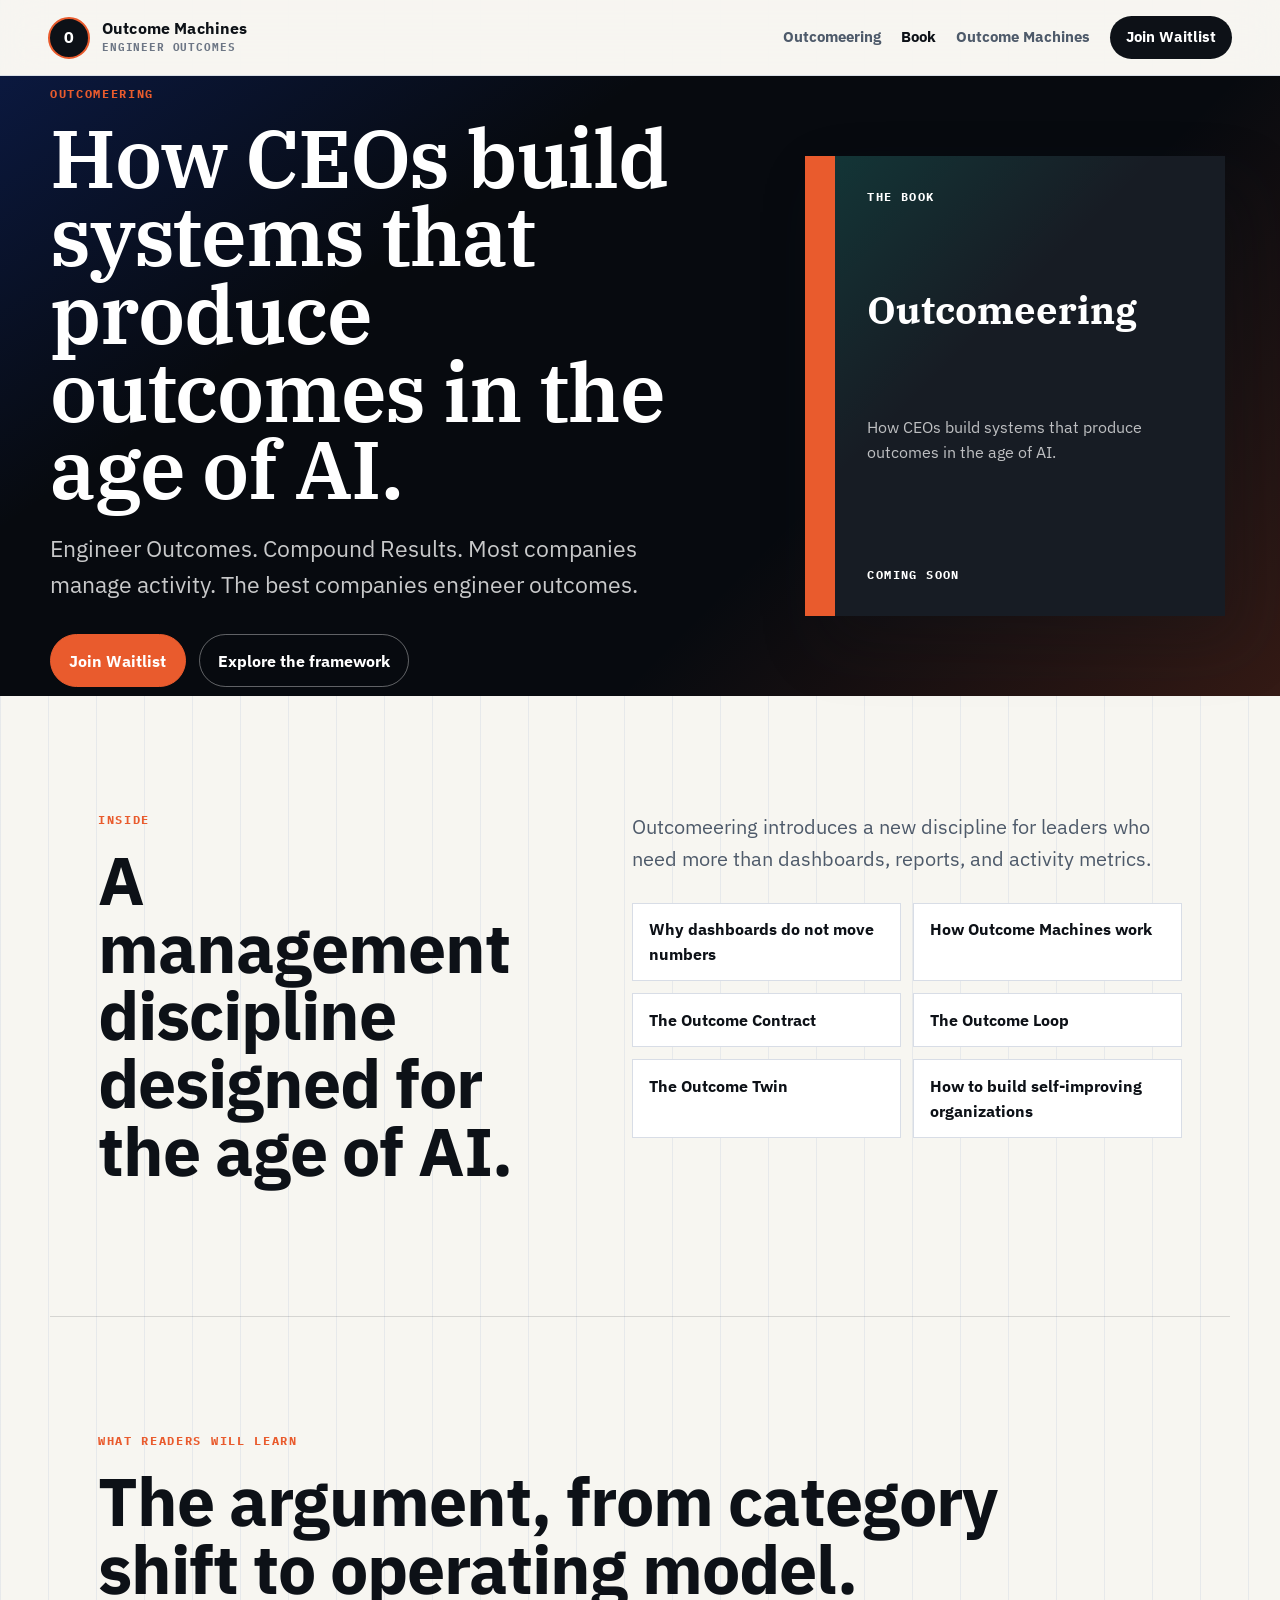
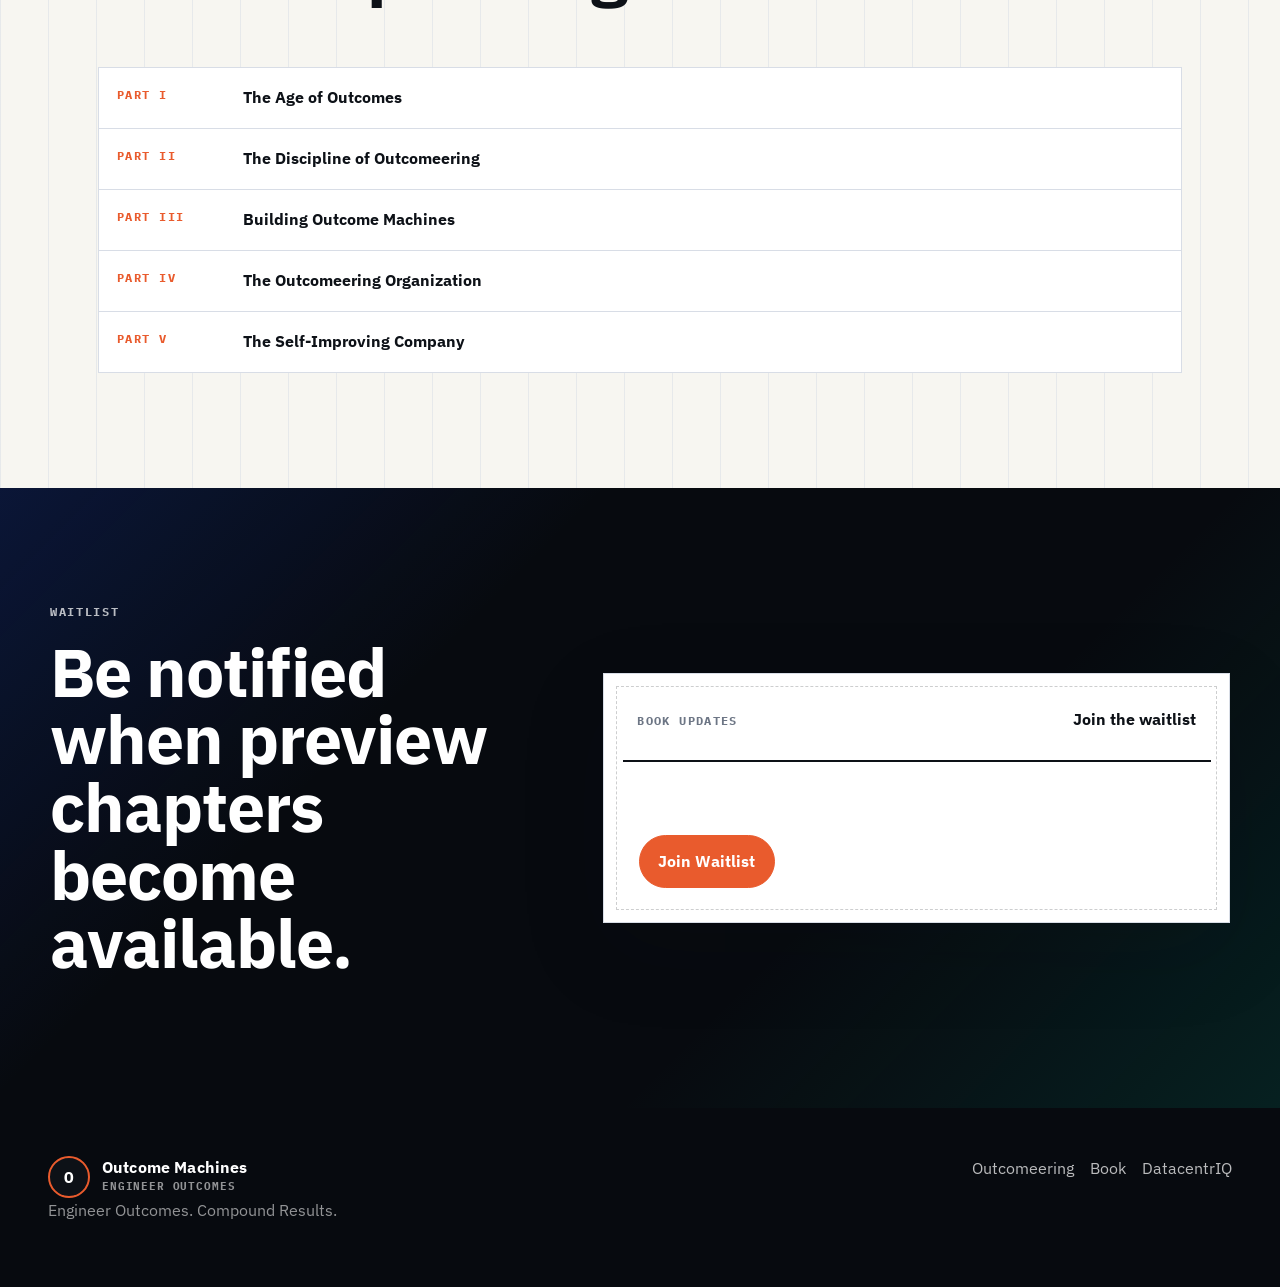
==== book/index.html @ 0c1c047b "Rebuild site around four-page architecture" ====
<!DOCTYPE html>
<html lang="en">
<head>
  <meta charset="UTF-8">
  <meta name="viewport" content="width=device-width, initial-scale=1.0">
  <meta name="description" content="Outcomeering: How CEOs Build Systems That Produce Outcomes in the Age of AI. Join the waitlist for preview chapters.">
  <meta name="author" content="Outcome Machines">
  <meta property="og:title" content="Outcomeering - The Book">
  <meta property="og:description" content="How CEOs build systems that produce outcomes in the age of AI.">
  <meta property="og:type" content="website">
  <meta property="og:url" content="https://outcomeering.com/book/">
  <title>Outcomeering - The Book</title>
  <link rel="preconnect" href="https://fonts.googleapis.com">
  <link rel="preconnect" href="https://fonts.gstatic.com" crossorigin>
  <link href="https://fonts.googleapis.com/css2?family=IBM+Plex+Mono:wght@500;600;700&family=IBM+Plex+Sans:wght@400;500;600;700;800&family=IBM+Plex+Serif:wght@500;600;700&display=swap" rel="stylesheet">
  <link rel="stylesheet" href="../css/styles.css">
</head>
<body>
  <nav class="site-nav" id="siteNav">
    <a class="brand" href="../"><span class="brand-mark">O</span><span><strong>Outcome Machines</strong><small>Engineer outcomes</small></span></a>
    <button class="nav-toggle" id="navToggle" aria-label="Toggle navigation" aria-expanded="false"><span></span><span></span></button>
    <div class="nav-links" id="navLinks"><a href="../outcomeering/">Outcomeering</a><a href="../book/" aria-current="page">Book</a><a href="../#machines">Outcome Machines</a><a class="nav-action" href="#" data-modal-trigger>Join Waitlist</a></div>
  </nav>

  <main class="page">
    <section class="hero page-hero">
      <div class="hero-inner">
        <div class="reveal">
          <p class="kicker">Outcomeering</p>
          <h1>How CEOs build systems that produce outcomes in the age of AI.</h1>
          <p class="lede">Engineer Outcomes. Compound Results. Most companies manage activity. The best companies engineer outcomes.</p>
          <div class="actions"><a class="button button-primary" href="#" data-modal-trigger>Join Waitlist</a><a class="button button-secondary" href="../outcomeering/">Explore the framework</a></div>
        </div>
        <div class="book-cover reveal delay-1" aria-label="Outcomeering book cover">
          <div class="book-spine"></div>
          <div class="book-face"><span>The book</span><strong>Outcomeering</strong><p>How CEOs build systems that produce outcomes in the age of AI.</p><small>Coming soon</small></div>
        </div>
      </div>
    </section>

    <section class="section">
      <div class="split">
        <div class="intro-lock reveal">
          <p class="kicker">Inside</p>
          <h2>A management discipline designed for the age of AI.</h2>
        </div>
        <div class="prose reveal delay-1">
          <p>Outcomeering introduces a new discipline for leaders who need more than dashboards, reports, and activity metrics.</p>
          <ul class="fact-list">
            <li>Why dashboards do not move numbers</li>
            <li>How Outcome Machines work</li>
            <li>The Outcome Contract</li>
            <li>The Outcome Loop</li>
            <li>The Outcome Twin</li>
            <li>How to build self-improving organizations</li>
          </ul>
        </div>
      </div>
    </section>

    <section class="section">
      <div class="section-heading reveal">
        <p class="kicker">What readers will learn</p>
        <h2>The argument, from category shift to operating model.</h2>
      </div>
      <div class="part-list reveal delay-1">
        <article class="part"><span>Part I</span><strong>The Age of Outcomes</strong></article>
        <article class="part"><span>Part II</span><strong>The Discipline of Outcomeering</strong></article>
        <article class="part"><span>Part III</span><strong>Building Outcome Machines</strong></article>
        <article class="part"><span>Part IV</span><strong>The Outcomeering Organization</strong></article>
        <article class="part"><span>Part V</span><strong>The Self-Improving Company</strong></article>
      </div>
    </section>

    <section class="dark-band">
      <div class="dark-inner waitlist-panel">
        <div class="reveal">
          <p class="kicker">Waitlist</p>
          <h2>Be notified when preview chapters become available.</h2>
        </div>
        <div class="book-board reveal delay-1">
          <div class="board-header"><span class="label">Book updates</span><strong>Join the waitlist</strong></div>
          <div style="position:relative;z-index:1;padding:1rem;">
            <p>Get preview chapters, essays, and release updates as the book develops.</p>
            <div class="actions"><a class="button button-primary" href="#" data-modal-trigger>Join Waitlist</a></div>
          </div>
        </div>
      </div>
    </section>
  </main>

  <footer class="site-footer">
    <div><a class="brand footer-brand" href="../"><span class="brand-mark">O</span><span><strong>Outcome Machines</strong><small>Engineer outcomes</small></span></a><p>Engineer Outcomes. Compound Results.</p></div>
    <nav><a href="../outcomeering/">Outcomeering</a><a href="../book/">Book</a><a href="../datacentriq/">DatacentrIQ</a></nav>
  </footer>

  <div class="modal-overlay" id="interestModal" aria-hidden="true">
    <div class="modal" role="dialog" aria-modal="true" aria-labelledby="modalTitle">
      <div class="modal-header"><h2 id="modalTitle">Join the Waitlist</h2><button class="modal-close" id="modalClose" aria-label="Close">x</button></div>
      <form id="interestForm"><label>Name<input type="text" name="name" required></label><label>Work email<input type="email" name="email" required></label><label>I am interested in<select name="interest" required><option value="book">Book updates</option><option value="outcomeering">Outcomeering essays</option><option value="company">Building an Outcome Machine</option></select></label><label>What outcome matters most to you?<textarea name="outcome"></textarea></label><button class="button button-primary" type="submit">Join Waitlist</button></form>
      <div class="form-success" id="formSuccess"><strong>You are on the list.</strong><p>We will send updates when preview chapters are available.</p></div>
    </div>
  </div>
  <script src="../js/main.js"></script>
</body>
</html>
---- css/styles.css ----
:root {
  --ink: #0d1117;
  --graphite: #171c24;
  --steel: #4e5a6a;
  --muted: #6d7685;
  --rule: #d8dde6;
  --paper: #f7f6f1;
  --white: #ffffff;
  --blue: #1746d7;
  --signal: #e95b2d;
  --aqua: #00a68a;
  --dark: #070a0f;
  --shadow: 0 28px 80px rgba(13, 17, 23, 0.14);
  --max: 1180px;
  --display: "IBM Plex Serif", Georgia, serif;
  --sans: "IBM Plex Sans", Arial, sans-serif;
  --mono: "IBM Plex Mono", ui-monospace, SFMono-Regular, Menlo, monospace;
}

*,
*::before,
*::after {
  box-sizing: border-box;
}

html {
  scroll-behavior: smooth;
}

body {
  margin: 0;
  color: var(--ink);
  background:
    linear-gradient(90deg, rgba(216, 221, 230, 0.52) 1px, transparent 1px),
    var(--paper);
  background-size: 48px 48px;
  font-family: var(--sans);
  line-height: 1.55;
  overflow-x: hidden;
}

body.modal-open {
  overflow: hidden;
}

a {
  color: inherit;
}

button,
input,
select,
textarea {
  font: inherit;
}

.site-nav {
  position: fixed;
  inset: 0 0 auto;
  z-index: 50;
  display: flex;
  align-items: center;
  justify-content: space-between;
  gap: 1.5rem;
  min-height: 76px;
  padding: 0.85rem clamp(1rem, 4vw, 3rem);
  background: rgba(247, 246, 241, 0.9);
  border-bottom: 1px solid rgba(216, 221, 230, 0.88);
  backdrop-filter: blur(18px);
}

.brand {
  display: inline-flex;
  align-items: center;
  gap: 0.75rem;
  text-decoration: none;
}

.brand-mark {
  display: grid;
  width: 42px;
  height: 42px;
  place-items: center;
  color: var(--white);
  background: var(--ink);
  border: 2px solid var(--signal);
  border-radius: 50%;
  font-family: var(--mono);
  font-weight: 700;
}

.brand strong,
.brand small {
  display: block;
}

.brand strong {
  font-size: 1rem;
  line-height: 1;
  letter-spacing: 0.01em;
}

.brand small {
  margin-top: 0.2rem;
  color: var(--muted);
  font-family: var(--mono);
  font-size: 0.66rem;
  font-weight: 700;
  letter-spacing: 0.08em;
  text-transform: uppercase;
}

.nav-links {
  display: flex;
  align-items: center;
  gap: 1.25rem;
}

.nav-links a {
  color: var(--steel);
  font-size: 0.92rem;
  font-weight: 700;
  text-decoration: none;
}

.nav-links a:hover,
.nav-links a[aria-current="page"] {
  color: var(--ink);
}

.nav-action {
  padding: 0.66rem 1rem;
  color: var(--white) !important;
  background: var(--ink);
  border-radius: 999px;
}

.nav-toggle {
  display: none;
  width: 44px;
  height: 44px;
  border: 1px solid var(--rule);
  border-radius: 50%;
  background: var(--white);
}

.nav-toggle span {
  display: block;
  width: 18px;
  height: 2px;
  margin: 5px auto;
  background: var(--ink);
}

.page {
  padding-top: 76px;
}

.section,
.hero,
.dark-band,
.site-footer {
  padding-left: clamp(1rem, 4vw, 3rem);
  padding-right: clamp(1rem, 4vw, 3rem);
}

.section {
  max-width: var(--max);
  margin: 0 auto;
  padding-top: clamp(5rem, 9vw, 8rem);
  padding-bottom: clamp(5rem, 9vw, 8rem);
}

.section + .section {
  border-top: 1px solid rgba(13, 17, 23, 0.14);
}

.hero {
  min-height: calc(100vh - 76px);
  display: grid;
  align-items: center;
  color: var(--white);
  background:
    linear-gradient(145deg, rgba(23, 70, 215, 0.24), transparent 30%),
    linear-gradient(315deg, rgba(233, 91, 45, 0.2), transparent 35%),
    var(--dark);
}

.hero-inner {
  width: 100%;
  max-width: var(--max);
  margin: 0 auto;
  display: grid;
  grid-template-columns: minmax(0, 1fr) minmax(360px, 0.72fr);
  gap: clamp(3rem, 8vw, 7rem);
  align-items: center;
}

.page-hero {
  min-height: 620px;
}

.page-hero .hero-inner {
  grid-template-columns: minmax(0, 1fr) minmax(320px, 0.65fr);
}

.page-hero h1 {
  max-width: 760px;
  font-size: clamp(3.5rem, 6.4vw, 6.2rem);
}

.kicker {
  margin: 0 0 1rem;
  color: var(--signal);
  font-family: var(--mono);
  font-size: 0.75rem;
  font-weight: 700;
  letter-spacing: 0.14em;
  text-transform: uppercase;
}

h1,
h2,
h3,
p {
  margin-top: 0;
}

h1,
h2,
h3 {
  letter-spacing: -0.015em;
}

h1,
.serif {
  font-family: var(--display);
}

h1 {
  max-width: 880px;
  margin-bottom: 1.4rem;
  font-size: clamp(4rem, 8.8vw, 8rem);
  line-height: 0.95;
  font-weight: 600;
}

.title-stack span {
  display: block;
}

h2 {
  max-width: 900px;
  margin-bottom: 1rem;
  font-size: clamp(2.3rem, 5.3vw, 5rem);
  line-height: 1;
  font-weight: 700;
}

h3 {
  margin-bottom: 0.65rem;
  font-size: clamp(1.25rem, 2vw, 1.8rem);
  line-height: 1.1;
}

.lede {
  max-width: 720px;
  color: var(--steel);
  font-size: clamp(1.15rem, 2vw, 1.45rem);
}

.hero .lede {
  color: rgba(255, 255, 255, 0.78);
}

.actions {
  display: flex;
  flex-wrap: wrap;
  gap: 0.8rem;
  margin-top: 2rem;
}

.button {
  display: inline-flex;
  min-height: 48px;
  align-items: center;
  justify-content: center;
  padding: 0.82rem 1.15rem;
  border: 1px solid currentColor;
  border-radius: 999px;
  font-weight: 800;
  text-decoration: none;
  cursor: pointer;
  transition: transform 180ms ease, background 180ms ease, color 180ms ease;
}

.button:hover {
  transform: translateY(-2px);
}

.button-primary {
  color: var(--white);
  background: var(--signal);
  border-color: var(--signal);
}

.button-primary:hover {
  background: #cc4c26;
}

.button-secondary {
  color: var(--white);
  border-color: rgba(255, 255, 255, 0.36);
}

.button-secondary:hover {
  background: rgba(255, 255, 255, 0.1);
}

.button-dark {
  color: var(--white);
  background: var(--ink);
  border-color: var(--ink);
}

.split {
  display: grid;
  grid-template-columns: minmax(0, 0.88fr) minmax(0, 1.12fr);
  gap: clamp(3rem, 8vw, 7rem);
  align-items: start;
}

.intro-lock {
  position: sticky;
  top: 112px;
}

.prose p {
  color: var(--steel);
  font-size: clamp(1.08rem, 1.65vw, 1.28rem);
}

.prose p:last-child {
  margin-bottom: 0;
}

.section-heading {
  max-width: 900px;
  margin-bottom: clamp(2.4rem, 5vw, 4rem);
}

.fact-list {
  display: grid;
  grid-template-columns: repeat(2, minmax(0, 1fr));
  gap: 0.75rem;
  margin: 1.75rem 0;
  padding: 0;
  list-style: none;
}

.fact-list li {
  padding: 0.85rem 1rem;
  background: var(--white);
  border: 1px solid var(--rule);
  font-weight: 800;
}

.flow-compare {
  display: grid;
  grid-template-columns: 1fr 1fr;
  gap: 1px;
  background: var(--rule);
  border: 1px solid var(--rule);
}

.flow-panel {
  padding: clamp(1.5rem, 3vw, 2rem);
  background: var(--white);
}

.flow-panel strong,
.label {
  display: block;
  margin-bottom: 1rem;
  color: var(--muted);
  font-family: var(--mono);
  font-size: 0.72rem;
  font-weight: 800;
  letter-spacing: 0.12em;
  text-transform: uppercase;
}

.flow-line {
  display: flex;
  flex-wrap: wrap;
  gap: 0.6rem;
  align-items: center;
  font-size: clamp(1.2rem, 2vw, 1.8rem);
  font-weight: 800;
}

.flow-line span {
  padding: 0.4rem 0;
}

.flow-line em {
  color: var(--signal);
  font-style: normal;
}

.era-grid,
.machine-grid,
.principle-grid,
.capability-grid {
  display: grid;
  grid-template-columns: repeat(3, minmax(0, 1fr));
  gap: 1px;
  background: var(--rule);
  border: 1px solid var(--rule);
}

.era,
.machine,
.principle,
.capability {
  min-height: 220px;
  padding: 1.4rem;
  background: var(--white);
}

.era strong,
.machine strong,
.principle strong,
.capability strong {
  display: block;
  font-size: 1.35rem;
  line-height: 1.1;
}

.era span,
.machine span,
.principle span,
.capability span {
  display: block;
  margin-bottom: 2.5rem;
  color: var(--signal);
  font-family: var(--mono);
  font-size: 0.72rem;
  font-weight: 800;
  letter-spacing: 0.12em;
  text-transform: uppercase;
}

.era p,
.machine p,
.principle p,
.capability p {
  color: var(--steel);
}

.loop-board,
.contract-board,
.book-board {
  position: relative;
  padding: 1.15rem;
  color: var(--ink);
  background: var(--white);
  border: 1px solid var(--rule);
  box-shadow: var(--shadow);
}

.loop-board::before,
.contract-board::before,
.book-board::before {
  content: "";
  position: absolute;
  inset: 0.75rem;
  border: 1px dashed rgba(13, 17, 23, 0.2);
  pointer-events: none;
}

.board-header,
.board-footer {
  position: relative;
  z-index: 1;
  display: flex;
  align-items: baseline;
  justify-content: space-between;
  gap: 1rem;
  padding: 0.9rem;
  border-bottom: 2px solid var(--ink);
}

.board-footer {
  border-top: 1px solid var(--rule);
  border-bottom: 0;
}

.loop-list,
.contract-list {
  position: relative;
  z-index: 1;
  margin: 0;
  padding: 0;
  list-style: none;
}

.loop-list li,
.contract-list li {
  display: grid;
  grid-template-columns: 58px 1fr;
  gap: 1rem;
  padding: 1rem 0.9rem;
  border-bottom: 1px solid var(--rule);
}

.loop-list b,
.contract-list b {
  color: var(--blue);
  font-family: var(--mono);
  font-size: 1.25rem;
}

.loop-list strong,
.contract-list strong {
  display: block;
  margin-bottom: 0.2rem;
}

.loop-list p,
.contract-list p,
.board-footer {
  margin: 0;
  color: var(--steel);
}

.dark-band {
  padding-top: clamp(5rem, 9vw, 8rem);
  padding-bottom: clamp(5rem, 9vw, 8rem);
  color: var(--white);
  background:
    linear-gradient(135deg, rgba(23, 70, 215, 0.2), transparent 32%),
    linear-gradient(315deg, rgba(0, 166, 138, 0.14), transparent 35%),
    var(--dark);
}

.dark-inner {
  max-width: var(--max);
  margin: 0 auto;
}

.dark-band p,
.dark-band .lede {
  color: rgba(255, 255, 255, 0.72);
}

.future-words {
  display: flex;
  flex-wrap: wrap;
  gap: 0.8rem;
  margin-top: 2rem;
}

.future-words span {
  padding: 0.7rem 1rem;
  border: 1px solid rgba(255, 255, 255, 0.26);
  border-radius: 999px;
  font-weight: 800;
}

.book-teaser,
.waitlist-panel,
.platform-panel {
  display: grid;
  grid-template-columns: minmax(260px, 0.72fr) minmax(0, 1fr);
  gap: clamp(3rem, 8vw, 7rem);
  align-items: center;
}

.book-cover {
  display: grid;
  grid-template-columns: 30px 1fr;
  width: min(100%, 420px);
  min-height: 460px;
  color: var(--white);
  filter: drop-shadow(18px 28px 30px rgba(13, 17, 23, 0.22));
}

.book-spine {
  background: var(--signal);
}

.book-face {
  display: flex;
  flex-direction: column;
  justify-content: space-between;
  padding: 2rem;
  background:
    linear-gradient(135deg, rgba(0, 166, 138, 0.18), transparent 38%),
    var(--graphite);
  overflow: hidden;
}

.book-face span,
.book-face small {
  font-family: var(--mono);
  font-size: 0.72rem;
  font-weight: 800;
  letter-spacing: 0.12em;
  text-transform: uppercase;
}

.book-face strong {
  display: block;
  font-family: var(--display);
  font-size: clamp(2rem, 3vw, 2.85rem);
  line-height: 1;
  white-space: nowrap;
}

.book-face p {
  max-width: 280px;
  color: rgba(255, 255, 255, 0.72);
}

.part-list {
  display: grid;
  gap: 1px;
  margin-top: 2rem;
  background: var(--rule);
  border: 1px solid var(--rule);
}

.part {
  display: grid;
  grid-template-columns: 110px 1fr;
  gap: 1rem;
  padding: 1.1rem;
  background: var(--white);
}

.part span {
  color: var(--signal);
  font-family: var(--mono);
  font-size: 0.78rem;
  font-weight: 800;
  letter-spacing: 0.12em;
  text-transform: uppercase;
}

.outcome-list {
  display: grid;
  grid-template-columns: repeat(6, 1fr);
  gap: 1px;
  background: var(--rule);
  border: 1px solid var(--rule);
}

.outcome-list span {
  padding: 1rem;
  background: var(--white);
  font-weight: 800;
}

.site-footer {
  display: grid;
  grid-template-columns: 1fr auto;
  gap: 2rem;
  padding-top: 3rem;
  padding-bottom: 3rem;
  color: rgba(255, 255, 255, 0.65);
  background: var(--dark);
}

.site-footer p {
  max-width: 440px;
  color: rgba(255, 255, 255, 0.56);
}

.site-footer nav {
  display: flex;
  flex-wrap: wrap;
  gap: 1rem;
  align-content: start;
  justify-content: flex-end;
}

.site-footer a {
  color: rgba(255, 255, 255, 0.72);
  text-decoration: none;
}

.site-footer a:hover {
  color: var(--white);
}

.footer-brand strong {
  color: var(--white);
}

.footer-brand small {
  color: rgba(255, 255, 255, 0.56);
}

.modal-overlay {
  position: fixed;
  inset: 0;
  z-index: 100;
  display: grid;
  place-items: center;
  padding: 1rem;
  background: rgba(7, 10, 15, 0.74);
  opacity: 0;
  visibility: hidden;
  transition: opacity 180ms ease, visibility 180ms ease;
}

.modal-overlay.active {
  opacity: 1;
  visibility: visible;
}

.modal {
  width: min(100%, 560px);
  max-height: 92vh;
  overflow: auto;
  padding: 1.4rem;
  background: var(--paper);
  border: 1px solid var(--rule);
  box-shadow: var(--shadow);
}

.modal-header {
  display: flex;
  align-items: start;
  justify-content: space-between;
  gap: 1rem;
  margin-bottom: 1rem;
}

.modal h2 {
  margin: 0;
  font-size: clamp(1.8rem, 4vw, 3rem);
}

.modal-close {
  width: 38px;
  height: 38px;
  border: 1px solid var(--rule);
  border-radius: 50%;
  background: var(--white);
  cursor: pointer;
}

form {
  display: grid;
  gap: 1rem;
}

label {
  display: grid;
  gap: 0.4rem;
  color: var(--steel);
  font-weight: 800;
}

input,
select,
textarea {
  width: 100%;
  border: 1px solid var(--rule);
  padding: 0.85rem;
  color: var(--ink);
  background: var(--white);
}

textarea {
  min-height: 110px;
  resize: vertical;
}

input:focus,
select:focus,
textarea:focus,
.button:focus-visible,
.nav-toggle:focus-visible,
.modal-close:focus-visible {
  outline: 3px solid rgba(23, 70, 215, 0.26);
  outline-offset: 2px;
}

.form-success {
  display: none;
  padding: 2rem 0 0.5rem;
}

.form-success.active {
  display: block;
}

.form-success strong {
  display: block;
  font-size: 1.6rem;
}

.reveal {
  opacity: 0;
  transform: translateY(22px);
  transition: opacity 600ms ease, transform 600ms ease;
}

.reveal.visible {
  opacity: 1;
  transform: translateY(0);
}

.delay-1 {
  transition-delay: 100ms;
}

.delay-2 {
  transition-delay: 180ms;
}

@media (prefers-reduced-motion: reduce) {
  *,
  *::before,
  *::after {
    scroll-behavior: auto !important;
    transition: none !important;
    animation: none !important;
  }

  .reveal {
    opacity: 1;
    transform: none;
  }
}

@media (max-width: 1020px) {
  .hero-inner,
  .page-hero .hero-inner,
  .split,
  .book-teaser,
  .waitlist-panel,
  .platform-panel {
    grid-template-columns: 1fr;
  }

  .intro-lock {
    position: static;
  }

  .era-grid,
  .machine-grid,
  .principle-grid,
  .capability-grid {
    grid-template-columns: repeat(2, minmax(0, 1fr));
  }

  .outcome-list {
    grid-template-columns: repeat(3, 1fr);
  }
}

@media (max-width: 780px) {
  .site-nav {
    align-items: flex-start;
  }

  .nav-toggle {
    display: block;
    flex: 0 0 auto;
  }

  .nav-links {
    position: absolute;
    top: calc(100% + 1px);
    left: 0;
    right: 0;
    display: none;
    flex-direction: column;
    align-items: stretch;
    gap: 0;
    padding: 0.8rem 1rem 1rem;
    background: var(--paper);
    border-bottom: 1px solid var(--rule);
  }

  .nav-links.active {
    display: flex;
  }

  .nav-links a {
    padding: 0.85rem 0;
    border-bottom: 1px solid var(--rule);
  }

  .nav-action {
    margin-top: 0.8rem;
    text-align: center;
  }

  .hero,
  .page-hero {
    min-height: auto;
    padding-top: 5rem;
    padding-bottom: 5rem;
  }

  h1 {
    font-size: clamp(3.2rem, 15vw, 4.6rem);
  }

  .fact-list,
  .flow-compare,
  .era-grid,
  .machine-grid,
  .principle-grid,
  .capability-grid,
  .outcome-list {
    grid-template-columns: 1fr;
  }

  .loop-list li,
  .contract-list li,
  .part {
    grid-template-columns: 1fr;
  }

  .book-cover {
    min-height: 360px;
  }

  .site-footer {
    grid-template-columns: 1fr;
  }

  .site-footer nav {
    justify-content: flex-start;
  }
}
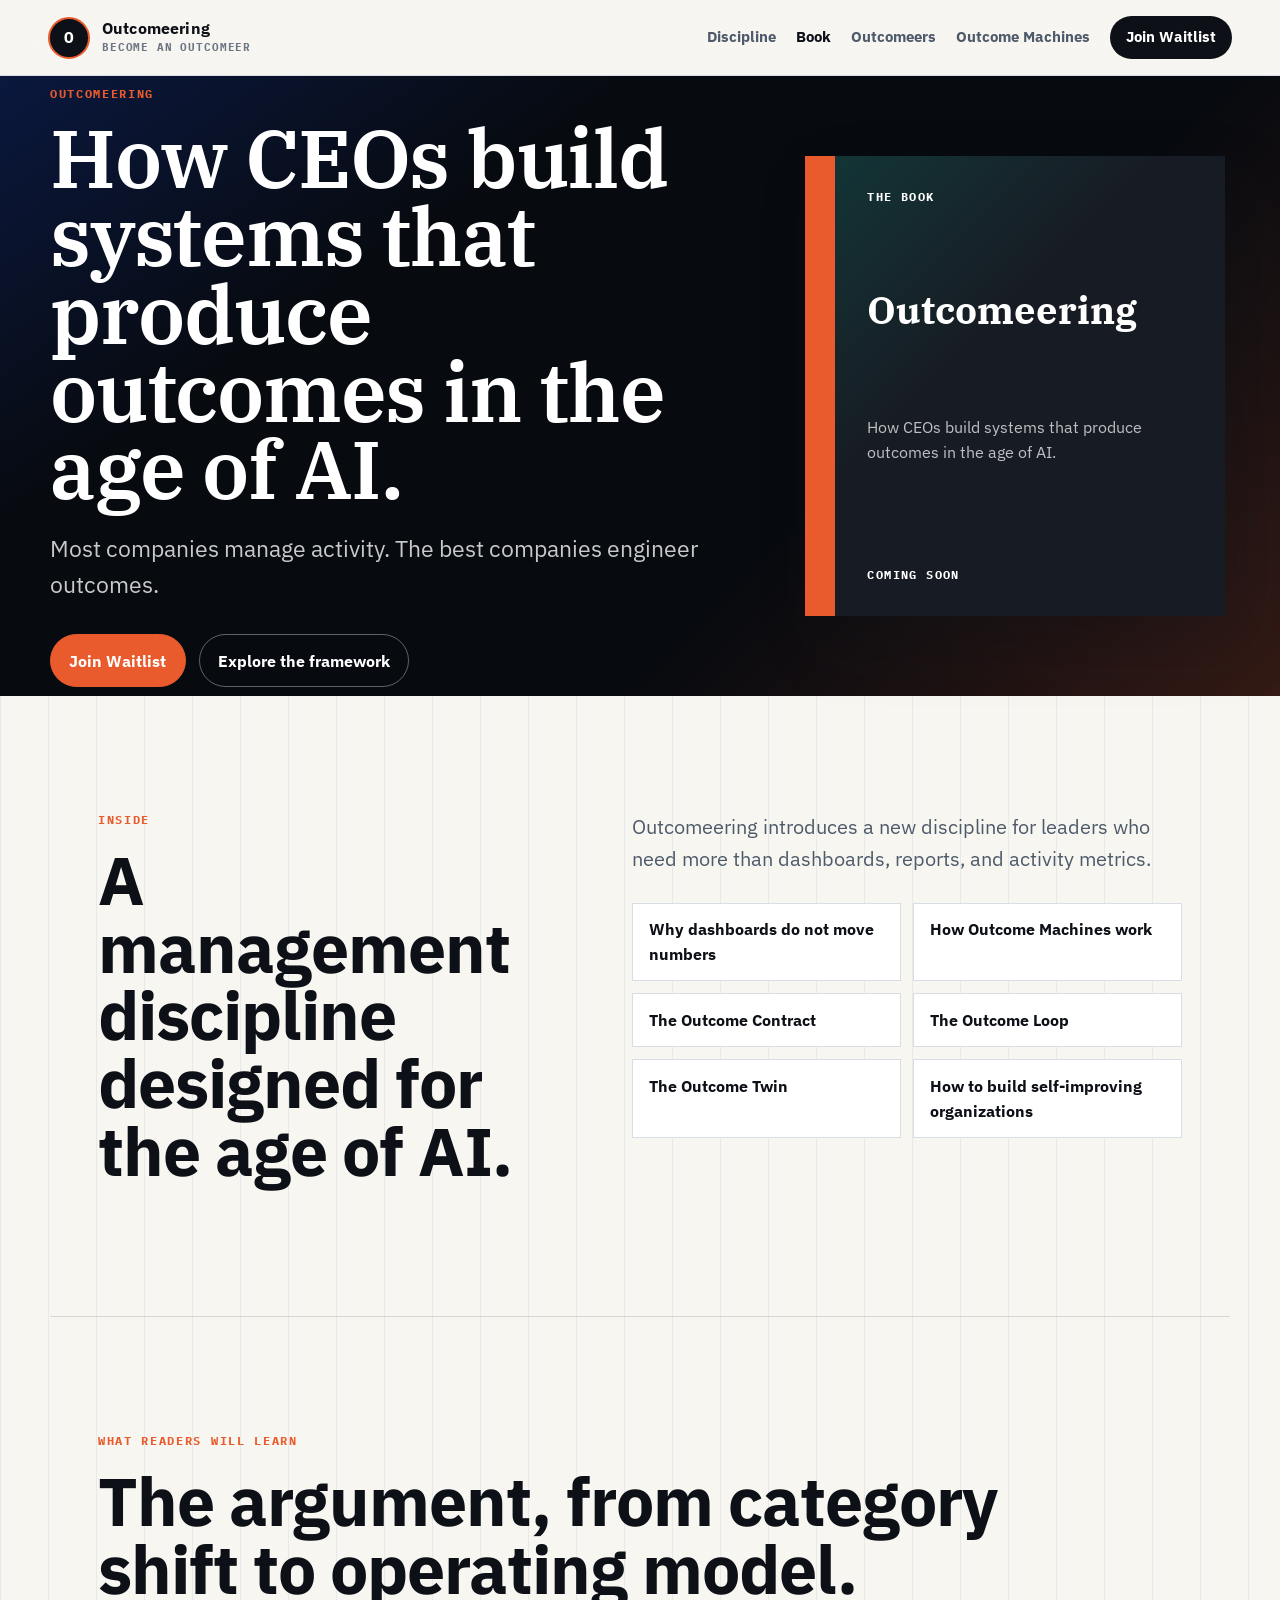
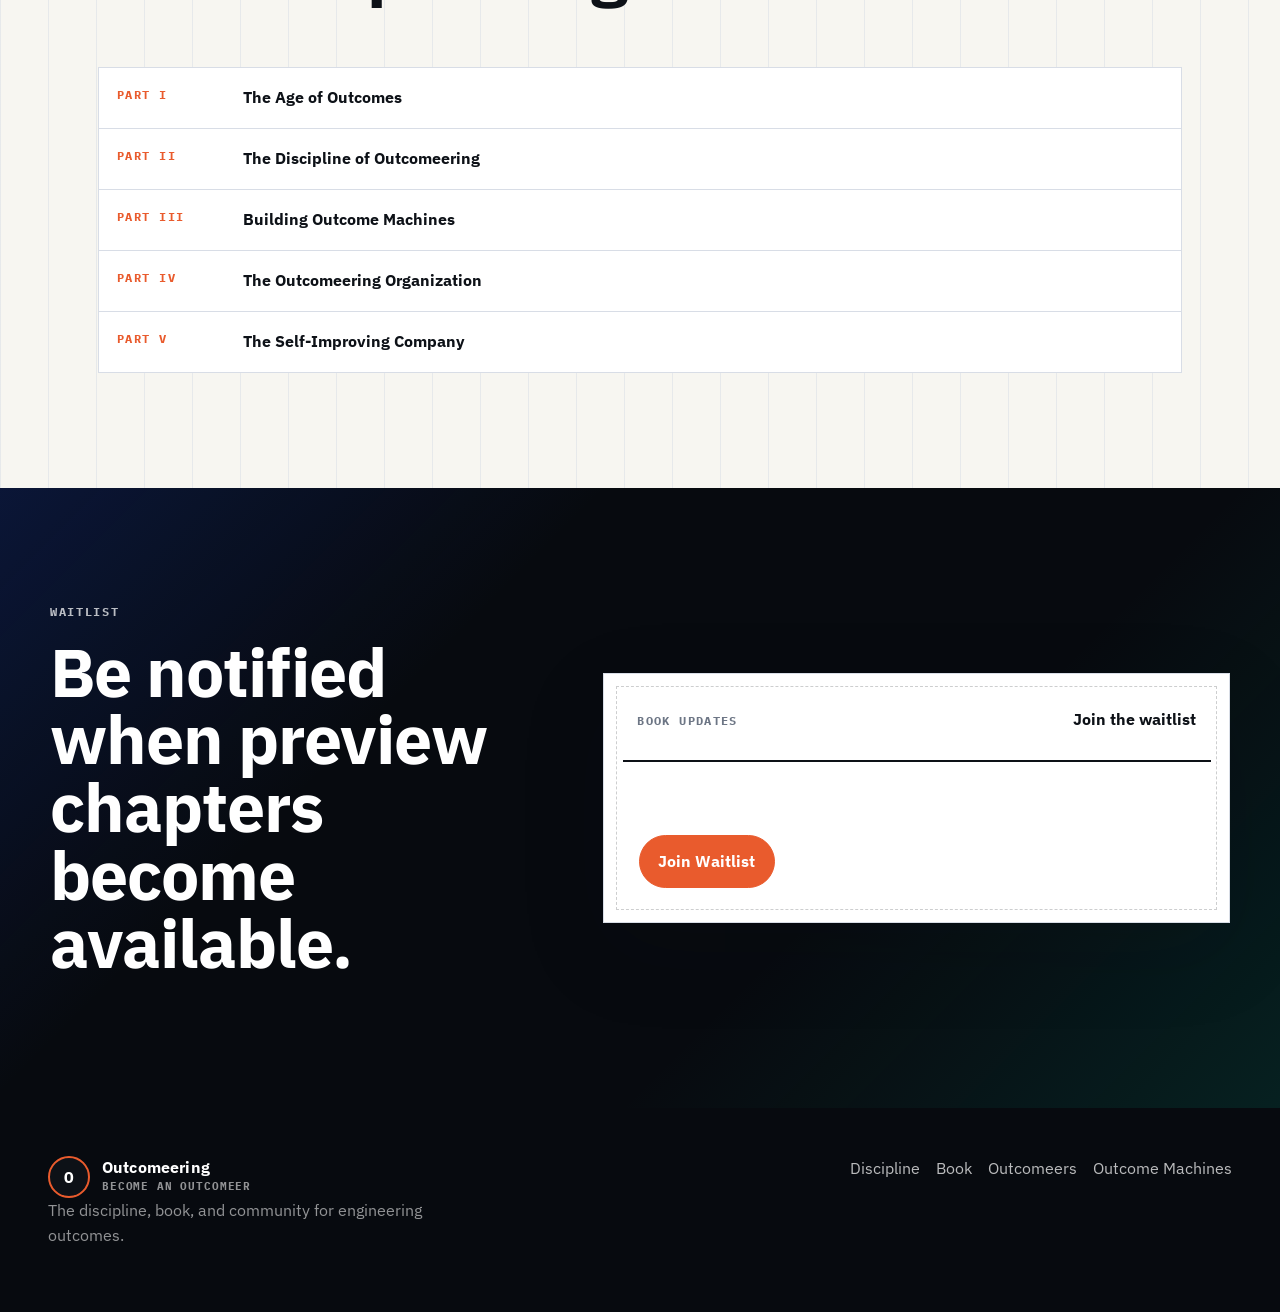
==== commit 4179835f: "Refocus site on Outcomeering discipline" ====
--- a/book/index.html
+++ b/book/index.html
@@ -17,9 +17,9 @@
 </head>
 <body>
   <nav class="site-nav" id="siteNav">
-    <a class="brand" href="../"><span class="brand-mark">O</span><span><strong>Outcome Machines</strong><small>Engineer outcomes</small></span></a>
+    <a class="brand" href="../"><span class="brand-mark">O</span><span><strong>Outcomeering</strong><small>Become an Outcomeer</small></span></a>
     <button class="nav-toggle" id="navToggle" aria-label="Toggle navigation" aria-expanded="false"><span></span><span></span></button>
-    <div class="nav-links" id="navLinks"><a href="../outcomeering/">Outcomeering</a><a href="../book/" aria-current="page">Book</a><a href="../#machines">Outcome Machines</a><a class="nav-action" href="#" data-modal-trigger>Join Waitlist</a></div>
+    <div class="nav-links" id="navLinks"><a href="../outcomeering/">Discipline</a><a href="../book/" aria-current="page">Book</a><a href="../outcomeers/">Outcomeers</a><a href="../company/">Outcome Machines</a><a class="nav-action" href="#" data-modal-trigger>Join Waitlist</a></div>
   </nav>
 
   <main class="page">
@@ -28,7 +28,7 @@
         <div class="reveal">
           <p class="kicker">Outcomeering</p>
           <h1>How CEOs build systems that produce outcomes in the age of AI.</h1>
-          <p class="lede">Engineer Outcomes. Compound Results. Most companies manage activity. The best companies engineer outcomes.</p>
+          <p class="lede">Most companies manage activity. The best companies engineer outcomes.</p>
           <div class="actions"><a class="button button-primary" href="#" data-modal-trigger>Join Waitlist</a><a class="button button-secondary" href="../outcomeering/">Explore the framework</a></div>
         </div>
         <div class="book-cover reveal delay-1" aria-label="Outcomeering book cover">
@@ -90,14 +90,14 @@
   </main>
 
   <footer class="site-footer">
-    <div><a class="brand footer-brand" href="../"><span class="brand-mark">O</span><span><strong>Outcome Machines</strong><small>Engineer outcomes</small></span></a><p>Engineer Outcomes. Compound Results.</p></div>
-    <nav><a href="../outcomeering/">Outcomeering</a><a href="../book/">Book</a><a href="../datacentriq/">DatacentrIQ</a></nav>
+    <div><a class="brand footer-brand" href="../"><span class="brand-mark">O</span><span><strong>Outcomeering</strong><small>Become an Outcomeer</small></span></a><p>The discipline, book, and community for engineering outcomes.</p></div>
+    <nav><a href="../outcomeering/">Discipline</a><a href="../book/">Book</a><a href="../outcomeers/">Outcomeers</a><a href="../company/">Outcome Machines</a></nav>
   </footer>
 
   <div class="modal-overlay" id="interestModal" aria-hidden="true">
     <div class="modal" role="dialog" aria-modal="true" aria-labelledby="modalTitle">
       <div class="modal-header"><h2 id="modalTitle">Join the Waitlist</h2><button class="modal-close" id="modalClose" aria-label="Close">x</button></div>
-      <form id="interestForm"><label>Name<input type="text" name="name" required></label><label>Work email<input type="email" name="email" required></label><label>I am interested in<select name="interest" required><option value="book">Book updates</option><option value="outcomeering">Outcomeering essays</option><option value="company">Building an Outcome Machine</option></select></label><label>What outcome matters most to you?<textarea name="outcome"></textarea></label><button class="button button-primary" type="submit">Join Waitlist</button></form>
+      <form id="interestForm"><label>Name<input type="text" name="name" required></label><label>Work email<input type="email" name="email" required></label><label>I am interested in<select name="interest" required><option value="book">Book updates</option><option value="community">Outcomeers community</option><option value="outcomeering">Outcomeering essays</option><option value="company">Working with Outcome Machines</option></select></label><label>What outcome matters most to you?<textarea name="outcome"></textarea></label><button class="button button-primary" type="submit">Join Waitlist</button></form>
       <div class="form-success" id="formSuccess"><strong>You are on the list.</strong><p>We will send updates when preview chapters are available.</p></div>
     </div>
   </div>
--- a/css/styles.css
+++ b/css/styles.css
@@ -230,6 +230,7 @@
 h2,
 h3 {
   letter-spacing: -0.015em;
+  overflow-wrap: break-word;
 }
 
 h1,
@@ -323,6 +324,12 @@
   border-color: var(--ink);
 }
 
+.button-plain {
+  color: var(--ink);
+  background: transparent;
+  border-color: rgba(13, 17, 23, 0.28);
+}
+
 .split {
   display: grid;
   grid-template-columns: minmax(0, 0.88fr) minmax(0, 1.12fr);
@@ -406,6 +413,32 @@
 .flow-line em {
   color: var(--signal);
   font-style: normal;
+}
+
+.thesis-strip {
+  display: grid;
+  grid-template-columns: 1fr auto 1fr;
+  gap: 1px;
+  margin-top: 2rem;
+  background: var(--rule);
+  border: 1px solid var(--rule);
+}
+
+.thesis-strip span,
+.thesis-strip em {
+  padding: 1.1rem;
+  background: var(--white);
+  font-weight: 800;
+  text-align: center;
+}
+
+.thesis-strip em {
+  color: var(--signal);
+  font-family: var(--mono);
+  font-size: 0.72rem;
+  font-style: normal;
+  letter-spacing: 0.12em;
+  text-transform: uppercase;
 }
 
 .era-grid,
@@ -460,7 +493,8 @@
 
 .loop-board,
 .contract-board,
-.book-board {
+.book-board,
+.manifesto-board {
   position: relative;
   padding: 1.15rem;
   color: var(--ink);
@@ -471,12 +505,51 @@
 
 .loop-board::before,
 .contract-board::before,
-.book-board::before {
+.book-board::before,
+.manifesto-board::before {
   content: "";
   position: absolute;
   inset: 0.75rem;
   border: 1px dashed rgba(13, 17, 23, 0.2);
   pointer-events: none;
+}
+
+.manifesto-board {
+  align-self: stretch;
+  display: flex;
+  min-height: 480px;
+  flex-direction: column;
+  justify-content: space-between;
+  padding: clamp(1.4rem, 3vw, 2rem);
+}
+
+.manifesto-board span {
+  position: relative;
+  z-index: 1;
+  color: var(--signal);
+  font-family: var(--mono);
+  font-size: 0.72rem;
+  font-weight: 800;
+  letter-spacing: 0.12em;
+  text-transform: uppercase;
+}
+
+.manifesto-board strong {
+  position: relative;
+  z-index: 1;
+  max-width: 560px;
+  font-family: var(--display);
+  font-size: clamp(2rem, 4vw, 3.6rem);
+  line-height: 1;
+}
+
+.manifesto-board p {
+  position: relative;
+  z-index: 1;
+  max-width: 420px;
+  margin: 0;
+  color: var(--steel);
+  font-size: 1.05rem;
 }
 
 .board-header,
@@ -568,6 +641,42 @@
   font-weight: 800;
 }
 
+.role-board {
+  display: grid;
+  gap: 1px;
+  background: rgba(255, 255, 255, 0.18);
+  border: 1px solid rgba(255, 255, 255, 0.2);
+}
+
+.role-board article {
+  min-height: 150px;
+  padding: 1.25rem;
+  background: rgba(255, 255, 255, 0.08);
+}
+
+.role-board span {
+  display: block;
+  margin-bottom: 1.1rem;
+  color: var(--signal);
+  font-family: var(--mono);
+  font-size: 0.72rem;
+  font-weight: 800;
+  letter-spacing: 0.12em;
+  text-transform: uppercase;
+}
+
+.role-board strong {
+  display: block;
+  color: var(--white);
+  font-size: 1.35rem;
+  line-height: 1.1;
+}
+
+.role-board p {
+  margin: 0.7rem 0 0;
+  color: rgba(255, 255, 255, 0.66);
+}
+
 .book-teaser,
 .waitlist-panel,
 .platform-panel {
@@ -623,6 +732,26 @@
   color: rgba(255, 255, 255, 0.72);
 }
 
+.book-teaser-forward {
+  grid-template-columns: minmax(260px, 0.62fr) minmax(0, 1.15fr);
+}
+
+.community-grid {
+  display: grid;
+  grid-template-columns: repeat(2, minmax(0, 1fr));
+  gap: 1px;
+  margin: 1.75rem 0 0;
+  background: var(--rule);
+  border: 1px solid var(--rule);
+}
+
+.community-grid span {
+  min-height: 74px;
+  padding: 1rem;
+  background: var(--white);
+  font-weight: 800;
+}
+
 .part-list {
   display: grid;
   gap: 1px;
@@ -660,6 +789,21 @@
   padding: 1rem;
   background: var(--white);
   font-weight: 800;
+}
+
+.outcome-list-dark {
+  border-color: rgba(255, 255, 255, 0.22);
+  background: rgba(255, 255, 255, 0.22);
+}
+
+.outcome-list-dark span {
+  color: var(--white);
+  background: rgba(255, 255, 255, 0.08);
+}
+
+.company-actions {
+  max-width: var(--max);
+  margin: 3rem auto 0;
 }
 
 .site-footer {
@@ -842,6 +986,7 @@
   .page-hero .hero-inner,
   .split,
   .book-teaser,
+  .book-teaser-forward,
   .waitlist-panel,
   .platform-panel {
     grid-template-columns: 1fr;
@@ -912,6 +1057,11 @@
     font-size: clamp(3.2rem, 15vw, 4.6rem);
   }
 
+  .page-hero h1 {
+    font-size: clamp(2.7rem, 12vw, 4rem);
+    overflow-wrap: anywhere;
+  }
+
   .fact-list,
   .flow-compare,
   .era-grid,
@@ -922,12 +1072,21 @@
     grid-template-columns: 1fr;
   }
 
+  .manifesto-board {
+    min-height: 360px;
+  }
+
   .loop-list li,
   .contract-list li,
   .part {
     grid-template-columns: 1fr;
   }
 
+  .thesis-strip,
+  .community-grid {
+    grid-template-columns: 1fr;
+  }
+
   .book-cover {
     min-height: 360px;
   }
